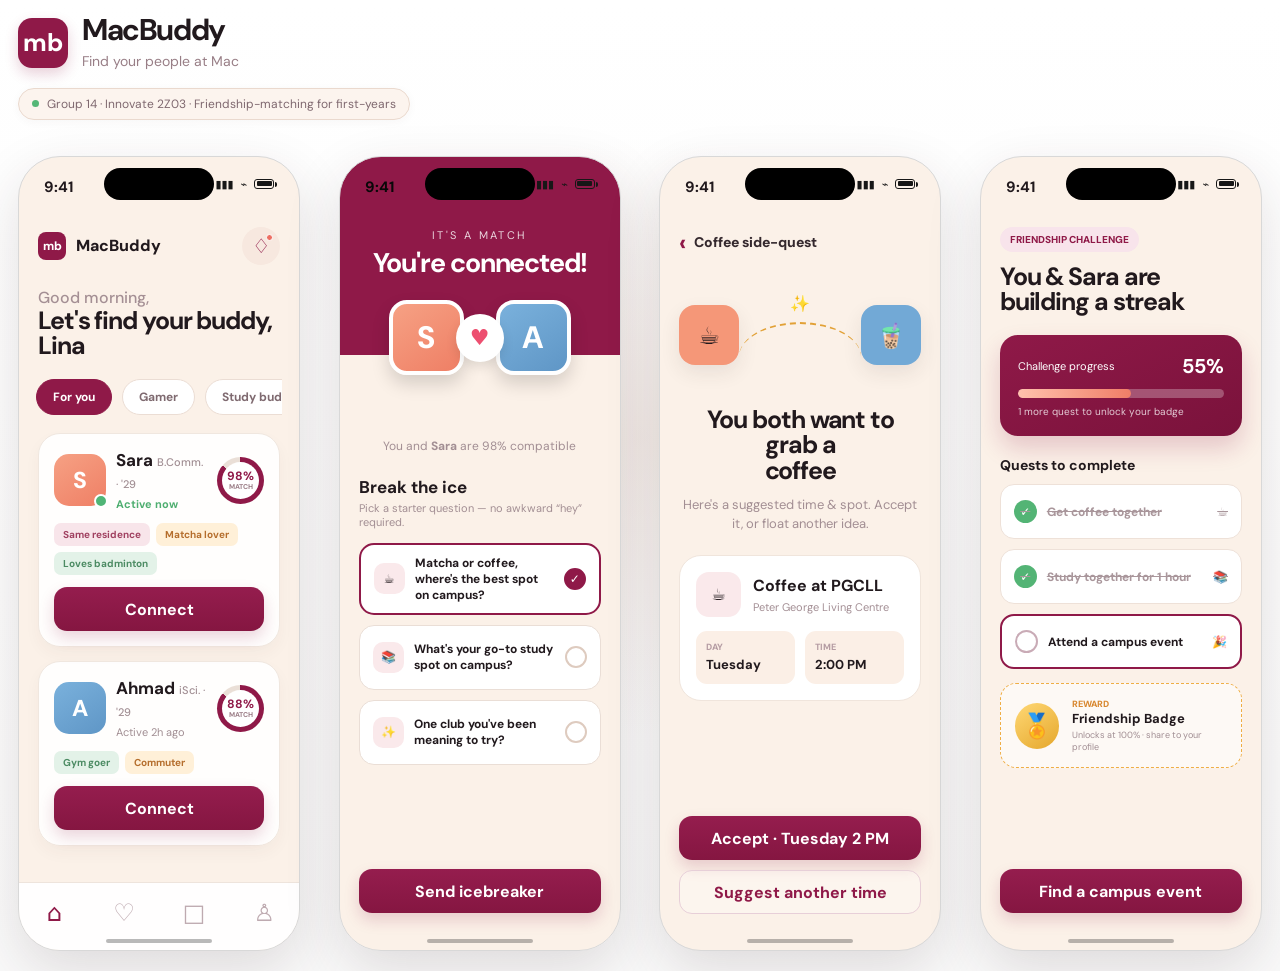
==== index.html @ 052c0c3c "Add files via upload" ====
<!DOCTYPE html>
<html lang="en">
<head>
  <meta charset="UTF-8" />
  <meta name="viewport" content="width=device-width, initial-scale=1.0" />
  <title>MacBuddy</title>
  <link rel="stylesheet" href="styles.css" />
</head>
<body>
  <main class="page-shell">
    <header class="brand-header">
      <div class="brand-lockup">
        <div class="brand-mark">mb</div>
        <div>
          <h1>MacBuddy</h1>
          <p>Find your people at Mac</p>
        </div>
      </div>
      <div class="project-pill">
        <span class="status-dot"></span>
        Group 14 · Innovate 2Z03 · Friendship-matching for first-years
      </div>
    </header>

    <section class="showcase" aria-label="MacBuddy prototype screens">
      <!-- Screen 1 -->
      <article class="phone active-phone" id="screen-discover">
        <div class="dynamic-island"></div>
        <div class="statusbar">
          <strong>9:41</strong>
          <div class="status-icons">
            <span class="signal">▮▮▮</span><span>⌁</span><span class="battery"></span>
          </div>
        </div>

        <div class="phone-content discover-content">
          <div class="appbar">
            <div class="mini-brand">
              <div class="mini-logo">mb</div>
              <span>MacBuddy</span>
            </div>
            <button class="icon-circle" aria-label="Notifications">
              <span>♢</span><span class="notif-dot"></span>
            </button>
          </div>

          <p class="eyebrow">Good morning,</p>
          <h2>Let's find your buddy, Lina</h2>

          <div class="chips horizontal-scroll">
            <button class="chip selected">For you</button>
            <button class="chip">Gamer</button>
            <button class="chip">Study buddy</button>
            <button class="chip">Same res</button>
          </div>

          <div class="profile-card">
            <div class="profile-top">
              <div class="avatar coral">S<span class="online"></span></div>
              <div class="profile-copy">
                <h3>Sara <small>B.Comm. · '29</small></h3>
                <p class="active-text">Active now</p>
              </div>
              <div class="match-ring">
                <strong>98%</strong><span>MATCH</span>
              </div>
            </div>

            <div class="tag-row">
              <span class="tag pink">Same residence</span>
              <span class="tag gold">Matcha lover</span>
              <span class="tag green">Loves badminton</span>
            </div>

            <button class="primary connect-btn" data-name="Sara">Connect</button>
          </div>

          <div class="profile-card">
            <div class="profile-top">
              <div class="avatar blue">A</div>
              <div class="profile-copy">
                <h3>Ahmad <small>iSci. · '29</small></h3>
                <p>Active 2h ago</p>
              </div>
              <div class="match-ring">
                <strong>88%</strong><span>MATCH</span>
              </div>
            </div>

            <div class="tag-row">
              <span class="tag green">Gym goer</span>
              <span class="tag gold">Commuter</span>
            </div>

            <button class="primary connect-btn" data-name="Ahmad">Connect</button>
          </div>
        </div>

        <nav class="bottom-nav">
          <button class="nav-item selected" data-target="screen-discover">⌂</button>
          <button class="nav-item" data-target="screen-match">♡</button>
          <button class="nav-item">□</button>
          <button class="nav-item">♙</button>
        </nav>
        <div class="home-indicator"></div>
      </article>

      <!-- Screen 2 -->
      <article class="phone match-screen" id="screen-match">
        <div class="dynamic-island"></div>
        <div class="statusbar dark-status">
          <strong>9:41</strong>
          <div class="status-icons"><span>▮▮▮</span><span>⌁</span><span class="battery dark"></span></div>
        </div>

        <div class="match-hero">
          <p>IT'S A MATCH</p>
          <h2>You're connected!</h2>
          <div class="paired-avatars">
            <div class="avatar-square coral">S</div>
            <div class="heart-bubble">♥</div>
            <div class="avatar-square blue">A</div>
          </div>
        </div>

        <div class="phone-content match-content">
          <p class="center-note">You and <strong id="match-name">Sara</strong> are 98% compatible</p>

          <h3 class="section-title">Break the ice</h3>
          <p class="section-subtitle">Pick a starter question — no awkward “hey” required.</p>

          <div class="question-list">
            <label class="question-card selected-card">
              <span class="question-icon">☕</span>
              <span>Matcha or coffee, where's the best spot on campus?</span>
              <input type="radio" name="icebreaker" checked />
              <span class="radio-ui"></span>
            </label>
            <label class="question-card">
              <span class="question-icon">📚</span>
              <span>What's your go-to study spot on campus?</span>
              <input type="radio" name="icebreaker" />
              <span class="radio-ui"></span>
            </label>
            <label class="question-card">
              <span class="question-icon">✨</span>
              <span>One club you've been meaning to try?</span>
              <input type="radio" name="icebreaker" />
              <span class="radio-ui"></span>
            </label>
          </div>

          <button class="primary bottom-action" id="send-icebreaker">Send icebreaker</button>
        </div>
        <div class="home-indicator"></div>
      </article>

      <!-- Screen 3 -->
      <article class="phone" id="screen-quest">
        <div class="dynamic-island"></div>
        <div class="statusbar">
          <strong>9:41</strong>
          <div class="status-icons"><span>▮▮▮</span><span>⌁</span><span class="battery"></span></div>
        </div>

        <div class="phone-content quest-content">
          <button class="back-link" data-back="screen-match">‹ <span>Coffee side-quest</span></button>

          <div class="quest-visual">
            <div class="quest-icon coral-bg">☕</div>
            <div class="arc-line"><span>✨</span></div>
            <div class="quest-icon blue-bg">🧋</div>
          </div>

          <h2 class="center-title">You both want to grab a<br />coffee</h2>
          <p class="center-note large">Here's a suggested time &amp; spot. Accept it, or float another idea.</p>

          <div class="plan-card">
            <div class="plan-main">
              <div class="plan-icon">☕</div>
              <div>
                <h3>Coffee at PGCLL</h3>
                <p>Peter George Living Centre</p>
              </div>
            </div>
            <div class="plan-grid">
              <div><span>DAY</span><strong>Tuesday</strong></div>
              <div><span>TIME</span><strong>2:00 PM</strong></div>
            </div>
          </div>

          <div class="quest-actions">
            <button class="primary" id="accept-quest">Accept · Tuesday 2 PM</button>
            <button class="secondary" id="suggest-time">Suggest another time</button>
          </div>
        </div>
        <div class="home-indicator"></div>
      </article>

      <!-- Screen 4 -->
      <article class="phone" id="screen-streak">
        <div class="dynamic-island"></div>
        <div class="statusbar">
          <strong>9:41</strong>
          <div class="status-icons"><span>▮▮▮</span><span>⌁</span><span class="battery"></span></div>
        </div>

        <div class="phone-content streak-content">
          <span class="challenge-label">FRIENDSHIP CHALLENGE</span>
          <h2>You &amp; Sara are building a streak</h2>

          <div class="progress-card">
            <div class="progress-row">
              <span>Challenge progress</span><strong id="progress-percent">55%</strong>
            </div>
            <div class="progress-track"><div class="progress-fill" id="progress-fill"></div></div>
            <p id="progress-caption">1 more quest to unlock your badge</p>
          </div>

          <h3 class="quests-heading">Quests to complete</h3>

          <div class="task-list">
            <label class="task done">
              <span class="check-circle">✓</span>
              <span>Get coffee together</span>
              <span>☕</span>
            </label>
            <label class="task done">
              <span class="check-circle">✓</span>
              <span>Study together for 1 hour</span>
              <span>📚</span>
            </label>
            <label class="task active-task" id="event-task">
              <input type="checkbox" id="event-checkbox" />
              <span class="empty-circle"></span>
              <span>Attend a campus event</span>
              <span>🎉</span>
            </label>
          </div>

          <div class="reward-card" id="reward-card">
            <div class="medal">🏅</div>
            <div>
              <span>REWARD</span>
              <strong>Friendship Badge</strong>
              <p>Unlocks at 100% · share to your profile</p>
            </div>
          </div>

          <button class="primary bottom-action" id="find-event">Find a campus event</button>
        </div>
        <div class="home-indicator"></div>
      </article>
    </section>

    <div class="demo-toolbar">
      <button id="previous-screen">← Previous</button>
      <span id="screen-label">Interactive prototype · Screen 1 of 4</span>
      <button id="next-screen">Next →</button>
    </div>
  </main>

  <script src="script.js"></script>
</body>
</html>
---- styles.css ----
@import url('https://fonts.googleapis.com/css2?family=DM+Sans:wght@400;500;600;700;800&display=swap');

:root {
  --burgundy: #8f1948;
  --burgundy-dark: #7d153f;
  --cream: #fbf1e8;
  --paper: #fffaf6;
  --ink: #21191d;
  --muted: #9c888d;
  --line: #eadfd7;
  --coral: #f58e70;
  --blue: #6fa7d6;
  --green: #52b274;
  --gold: #eaaa48;
  --shadow: 0 20px 55px rgba(58, 37, 44, .14);
}

* { box-sizing: border-box; }

html { scroll-behavior: smooth; }

body {
  margin: 0;
  min-height: 100vh;
  font-family: "DM Sans", system-ui, sans-serif;
  background:
    radial-gradient(circle at 50% 45%, rgba(231, 213, 203, .4), transparent 36%),
    linear-gradient(180deg, #fff 0%, #fafafa 100%);
  color: var(--ink);
}

button, input { font: inherit; }
button { cursor: pointer; }

.page-shell {
  width: min(1600px, 100%);
  margin: 0 auto;
  padding: 16px 18px 20px;
}

.brand-header {
  display: flex;
  flex-direction: column;
  align-items: flex-start;
  gap: 18px;
  margin-bottom: 36px;
}

.brand-lockup {
  display: flex;
  align-items: center;
  gap: 14px;
}

.brand-mark {
  width: 50px;
  height: 50px;
  border-radius: 14px;
  display: grid;
  place-items: center;
  background: var(--burgundy);
  color: #fff;
  font-size: 25px;
  font-weight: 800;
  box-shadow: 0 6px 14px rgba(143, 25, 72, .2);
}

.brand-lockup h1 {
  margin: 0;
  font-size: 30px;
  line-height: .95;
  letter-spacing: -1.4px;
}

.brand-lockup p {
  margin: 7px 0 0;
  color: #987e86;
  font-size: 14px;
}

.project-pill {
  display: inline-flex;
  align-items: center;
  gap: 8px;
  padding: 7px 13px;
  border-radius: 999px;
  border: 1px solid #ead9ce;
  background: rgba(251, 241, 232, .75);
  color: #7f686f;
  font-size: 12px;
  box-shadow: 0 2px 10px rgba(80, 47, 57, .04);
}

.status-dot {
  width: 7px;
  height: 7px;
  background: #55b777;
  border-radius: 50%;
}

.showcase {
  display: grid;
  grid-template-columns: repeat(4, minmax(280px, 1fr));
  gap: clamp(26px, 3vw, 48px);
  align-items: stretch;
}

.phone {
  position: relative;
  min-height: 760px;
  border: 1.5px solid #d8d8d8;
  border-radius: 42px;
  overflow: hidden;
  background: var(--cream);
  box-shadow: var(--shadow);
  isolation: isolate;
}

.dynamic-island {
  position: absolute;
  z-index: 5;
  top: 11px;
  left: 50%;
  transform: translateX(-50%);
  width: 110px;
  height: 32px;
  border-radius: 999px;
  background: #000;
}

.statusbar {
  position: relative;
  z-index: 4;
  height: 58px;
  padding: 20px 25px 0;
  display: flex;
  justify-content: space-between;
  align-items: flex-start;
  font-size: 15px;
}

.status-icons {
  display: flex;
  align-items: center;
  gap: 7px;
  font-size: 11px;
  color: #171717;
}

.battery {
  display: inline-block;
  width: 20px;
  height: 10px;
  border: 1.8px solid currentColor;
  border-radius: 3px;
  position: relative;
}

.battery::after {
  content: "";
  position: absolute;
  right: -4px;
  top: 2px;
  width: 2px;
  height: 5px;
  border-radius: 0 2px 2px 0;
  background: currentColor;
}

.battery::before {
  content: "";
  position: absolute;
  inset: 1.5px;
  background: currentColor;
  border-radius: 1px;
}

.phone-content {
  padding: 12px 19px 90px;
}

.appbar {
  display: flex;
  justify-content: space-between;
  align-items: center;
  margin-bottom: 22px;
}

.mini-brand {
  display: flex;
  align-items: center;
  gap: 10px;
  font-weight: 800;
  font-size: 16px;
}

.mini-logo {
  width: 28px;
  height: 28px;
  display: grid;
  place-items: center;
  color: #fff;
  background: var(--burgundy);
  border-radius: 8px;
  font-size: 12px;
}

.icon-circle {
  border: 0;
  width: 38px;
  height: 38px;
  border-radius: 50%;
  background: #f7e8df;
  color: var(--burgundy);
  position: relative;
  font-size: 20px;
}

.notif-dot {
  width: 7px;
  height: 7px;
  border-radius: 50%;
  background: #ed6f62;
  position: absolute;
  top: 7px;
  right: 7px;
  border: 1px solid #fff;
}

.eyebrow {
  margin: 0;
  color: #a48f94;
  font-weight: 500;
}

.phone h2 {
  margin: 0;
  font-size: 25px;
  line-height: 1.03;
  letter-spacing: -1.1px;
}

.discover-content h2 { margin-bottom: 20px; }

.chips {
  display: flex;
  gap: 10px;
  margin: 0 -2px 18px;
  overflow: hidden;
}

.chip {
  border: 1px solid #ebddd4;
  background: #fff;
  color: #7f6a70;
  border-radius: 999px;
  padding: 9px 16px;
  white-space: nowrap;
  font-size: 12px;
  font-weight: 700;
}

.chip.selected {
  background: var(--burgundy);
  color: #fff;
  border-color: var(--burgundy);
}

.profile-card {
  background: rgba(255,255,255,.9);
  border: 1px solid #f0e7df;
  border-radius: 22px;
  padding: 15px;
  margin-bottom: 14px;
  box-shadow: 0 7px 16px rgba(72, 45, 53, .04);
}

.profile-top {
  display: grid;
  grid-template-columns: auto 1fr auto;
  align-items: center;
  gap: 10px;
}

.avatar {
  width: 52px;
  height: 52px;
  border-radius: 15px;
  color: white;
  font-weight: 800;
  font-size: 23px;
  display: grid;
  place-items: center;
  position: relative;
}

.coral { background: linear-gradient(145deg, #f6a184, #ef7f65); }
.blue { background: linear-gradient(145deg, #7ab1dc, #5f96c6); }

.online {
  position: absolute;
  right: -2px;
  bottom: -2px;
  width: 14px;
  height: 14px;
  border-radius: 50%;
  background: #50b576;
  border: 2px solid white;
}

.profile-copy h3 {
  margin: 0 0 4px;
  font-size: 17px;
}

.profile-copy small {
  color: #a18e93;
  font-weight: 500;
  font-size: 11px;
}

.profile-copy p {
  margin: 0;
  color: #a18e93;
  font-size: 11px;
}

.profile-copy .active-text { color: #4eae70; font-weight: 700; }

.match-ring {
  width: 47px;
  height: 47px;
  border-radius: 50%;
  display: grid;
  place-content: center;
  text-align: center;
  background: conic-gradient(var(--burgundy) 0 86%, #eadfd7 86% 100%);
  position: relative;
}

.match-ring::before {
  content: "";
  position: absolute;
  inset: 5px;
  background: white;
  border-radius: 50%;
}

.match-ring strong,
.match-ring span { position: relative; z-index: 1; }

.match-ring strong {
  color: var(--burgundy);
  font-size: 12px;
  line-height: 1;
}

.match-ring span {
  color: #9e818a;
  font-size: 7px;
  font-weight: 800;
}

.tag-row {
  display: flex;
  flex-wrap: wrap;
  gap: 6px;
  margin: 12px 0;
}

.tag {
  border-radius: 7px;
  padding: 5px 9px;
  font-size: 10px;
  font-weight: 700;
}

.tag.pink { color: #a04060; background: #f8e5ea; }
.tag.gold { color: #b56e2d; background: #fff0d8; }
.tag.green { color: #4c8b63; background: #e3f2e8; }

.primary,
.secondary {
  width: 100%;
  min-height: 44px;
  border-radius: 13px;
  font-weight: 700;
  border: 0;
}

.primary {
  background: linear-gradient(180deg, #951d4e, #851641);
  color: white;
  box-shadow: 0 7px 15px rgba(143, 25, 72, .18);
}

.primary:hover { transform: translateY(-1px); }
.primary:active { transform: translateY(0); }

.secondary {
  color: var(--burgundy);
  background: rgba(255,255,255,.25);
  border: 1px solid #e7cfd8;
}

.bottom-nav {
  position: absolute;
  z-index: 4;
  bottom: 0;
  left: 0;
  right: 0;
  height: 68px;
  display: grid;
  grid-template-columns: repeat(4, 1fr);
  background: rgba(255,255,255,.95);
  border-top: 1px solid #eee4dc;
  padding-bottom: 9px;
}

.nav-item {
  border: 0;
  background: transparent;
  color: #beaab0;
  font-size: 24px;
}

.nav-item.selected { color: var(--burgundy); }

.home-indicator {
  position: absolute;
  bottom: 7px;
  width: 106px;
  height: 4px;
  border-radius: 999px;
  background: rgba(55,55,55,.35);
  left: 50%;
  transform: translateX(-50%);
  z-index: 9;
}

/* Match */
.match-screen {
  background: linear-gradient(180deg, var(--burgundy) 0 25%, var(--cream) 25%);
}

.dark-status { color: #080808; }

.match-hero {
  text-align: center;
  color: white;
  padding: 5px 18px 0;
  height: 205px;
}

.match-hero p {
  font-size: 11px;
  letter-spacing: 2.4px;
  margin: 8px 0 7px;
  opacity: .82;
}

.match-hero h2 {
  font-size: 27px;
}

.paired-avatars {
  display: flex;
  justify-content: center;
  align-items: center;
  margin-top: 24px;
}

.avatar-square {
  width: 75px;
  height: 75px;
  display: grid;
  place-items: center;
  border-radius: 18px;
  border: 4px solid white;
  font-size: 31px;
  font-weight: 800;
  color: white;
  box-shadow: 0 9px 18px rgba(0,0,0,.15);
}

.heart-bubble {
  width: 48px;
  height: 48px;
  border-radius: 50%;
  background: white;
  color: #ed4f70;
  display: grid;
  place-items: center;
  font-size: 22px;
  margin: 0 -8px;
  z-index: 2;
  box-shadow: 0 5px 12px rgba(0,0,0,.1);
}

.match-content { padding-top: 18px; }

.center-note {
  text-align: center;
  color: #a28e93;
  margin: 0 0 22px;
  font-size: 12px;
}

.section-title { margin: 0 0 3px; font-size: 17px; }
.section-subtitle { margin: 0 0 14px; color: #a28e93; font-size: 11px; }

.question-list {
  display: grid;
  gap: 10px;
}

.question-card {
  position: relative;
  display: grid;
  grid-template-columns: auto 1fr auto;
  align-items: center;
  gap: 10px;
  min-height: 65px;
  padding: 10px 13px;
  background: white;
  border: 1px solid #eaded6;
  border-radius: 15px;
  font-size: 12px;
  font-weight: 700;
}

.question-card input { display: none; }

.selected-card {
  border: 2px solid var(--burgundy);
}

.question-icon {
  width: 31px;
  height: 31px;
  border-radius: 10px;
  background: #fae9eb;
  display: grid;
  place-items: center;
}

.radio-ui {
  width: 22px;
  height: 22px;
  border-radius: 50%;
  border: 2px solid #decbbf;
  display: grid;
  place-items: center;
}

.selected-card .radio-ui {
  background: var(--burgundy);
  border-color: var(--burgundy);
}

.selected-card .radio-ui::after {
  content: "✓";
  color: white;
  font-size: 12px;
}

.bottom-action {
  position: absolute;
  bottom: 37px;
  left: 19px;
  width: calc(100% - 38px);
}

/* Quest */
.back-link {
  border: 0;
  background: transparent;
  color: var(--burgundy);
  font-weight: 800;
  font-size: 24px;
  padding: 0;
  display: flex;
  align-items: center;
  gap: 8px;
}

.back-link span { color: #34282d; font-size: 14px; }

.quest-visual {
  height: 135px;
  display: grid;
  grid-template-columns: 60px 1fr 60px;
  align-items: center;
  margin: 10px 0 0;
}

.quest-icon {
  width: 60px;
  height: 60px;
  border-radius: 16px;
  display: grid;
  place-items: center;
  font-size: 24px;
  box-shadow: 0 8px 20px rgba(54,39,44,.09);
}

.coral-bg { background: #f59778; }
.blue-bg { background: #72a9d6; }

.arc-line {
  height: 70px;
  border-top: 2px dashed #e2a136;
  border-radius: 50% 50% 0 0;
  transform: translateY(22px);
  text-align: center;
  color: #e4a23a;
}

.arc-line span {
  position: relative;
  top: -31px;
  background: var(--cream);
  padding: 0 5px;
}

.center-title { text-align: center; margin-top: 4px !important; }
.center-note.large { font-size: 13px; line-height: 1.45; margin-top: 12px; }

.plan-card {
  margin-top: 20px;
  background: white;
  border-radius: 22px;
  padding: 16px;
  border: 1px solid #f0e5dc;
}

.plan-main {
  display: flex;
  gap: 12px;
  align-items: center;
}

.plan-icon {
  width: 45px;
  height: 45px;
  border-radius: 13px;
  display: grid;
  place-items: center;
  background: #fae9eb;
}

.plan-main h3 { margin: 0; font-size: 16px; }
.plan-main p { margin: 4px 0 0; color: #a38e94; font-size: 11px; }

.plan-grid {
  display: grid;
  grid-template-columns: 1fr 1fr;
  gap: 10px;
  margin-top: 14px;
}

.plan-grid div {
  background: #fbefe6;
  border-radius: 11px;
  padding: 10px;
}

.plan-grid span {
  display: block;
  color: #b59ca3;
  font-size: 9px;
  font-weight: 800;
}

.plan-grid strong { font-size: 13px; }

.quest-actions {
  position: absolute;
  bottom: 36px;
  left: 19px;
  right: 19px;
  display: grid;
  gap: 10px;
}

/* Streak */
.challenge-label {
  display: inline-block;
  color: var(--burgundy);
  background: #f8e4eb;
  border-radius: 999px;
  font-size: 10px;
  font-weight: 800;
  padding: 6px 10px;
  margin-bottom: 12px;
}

.streak-content h2 { max-width: 280px; margin-bottom: 20px; }

.progress-card {
  background: linear-gradient(155deg, #8f1948, #7a123b);
  color: white;
  border-radius: 18px;
  padding: 18px;
  box-shadow: 0 12px 24px rgba(143,25,72,.2);
}

.progress-row {
  display: flex;
  justify-content: space-between;
  align-items: center;
  font-size: 11px;
}

.progress-row strong { font-size: 20px; }

.progress-track {
  height: 9px;
  border-radius: 999px;
  background: rgba(255,255,255,.27);
  overflow: hidden;
  margin: 10px 0 7px;
}

.progress-fill {
  width: 55%;
  height: 100%;
  border-radius: inherit;
  background: linear-gradient(90deg, #ffc2ad, #f07d67);
  transition: width .35s ease;
}

.progress-card p { margin: 0; font-size: 10px; opacity: .78; }

.quests-heading {
  margin: 20px 0 10px;
  font-size: 14px;
}

.task-list { display: grid; gap: 10px; }

.task {
  min-height: 55px;
  border-radius: 14px;
  background: white;
  border: 1px solid #eee1d8;
  padding: 10px 13px;
  display: grid;
  grid-template-columns: auto 1fr auto;
  align-items: center;
  gap: 10px;
  font-size: 12px;
  font-weight: 700;
}

.task.done {
  color: #a9969b;
  text-decoration: line-through;
}

.check-circle,
.empty-circle {
  width: 23px;
  height: 23px;
  border-radius: 50%;
  display: grid;
  place-items: center;
}

.check-circle {
  background: #53b475;
  color: white;
  text-decoration: none;
}

.empty-circle { border: 2px solid #c9abb6; }

.active-task {
  border: 2px solid var(--burgundy);
}

.active-task input { display: none; }

.reward-card {
  display: flex;
  align-items: center;
  gap: 13px;
  padding: 14px;
  border-radius: 16px;
  border: 1.5px dashed #efae45;
  background: rgba(255,255,255,.55);
  margin-top: 14px;
}

.medal {
  width: 46px;
  height: 46px;
  display: grid;
  place-items: center;
  border-radius: 50%;
  background: linear-gradient(145deg, #ffd875, #e5a72b);
  font-size: 24px;
}

.reward-card span {
  display: block;
  color: #d8872f;
  font-size: 9px;
  font-weight: 800;
}

.reward-card strong { display: block; font-size: 13px; }
.reward-card p { margin: 2px 0 0; color: #a18e93; font-size: 9px; }

.reward-card.unlocked {
  border-style: solid;
  background: #fff9ec;
  animation: pulse 1s ease;
}

@keyframes pulse {
  0%, 100% { transform: scale(1); }
  50% { transform: scale(1.025); }
}

.demo-toolbar {
  display: none;
}

.toast {
  position: fixed;
  left: 50%;
  bottom: 28px;
  transform: translateX(-50%);
  padding: 12px 18px;
  border-radius: 999px;
  background: #21191d;
  color: white;
  font-size: 13px;
  font-weight: 700;
  box-shadow: 0 10px 30px rgba(0,0,0,.22);
  z-index: 99;
}

@media (max-width: 1230px) {
  .showcase {
    grid-template-columns: repeat(2, minmax(300px, 390px));
    justify-content: center;
  }
}

@media (max-width: 720px) {
  body { overflow-x: hidden; }

  .page-shell { padding: 14px 12px 90px; }

  .brand-header { margin-bottom: 22px; }
  .brand-lockup h1 { font-size: 26px; }

  .showcase {
    display: block;
    max-width: 390px;
    margin: 0 auto;
  }

  .phone {
    display: none;
    min-height: 760px;
    width: 100%;
  }

  .phone.active-phone { display: block; }

  .demo-toolbar {
    position: fixed;
    z-index: 50;
    left: 0;
    right: 0;
    bottom: 0;
    height: 70px;
    background: rgba(255,255,255,.95);
    backdrop-filter: blur(12px);
    border-top: 1px solid #eee;
    display: grid;
    grid-template-columns: auto 1fr auto;
    align-items: center;
    gap: 8px;
    padding: 10px 12px;
  }

  .demo-toolbar button {
    border: 0;
    border-radius: 10px;
    background: var(--burgundy);
    color: white;
    padding: 10px 12px;
    font-weight: 700;
    font-size: 12px;
  }

  .demo-toolbar span {
    text-align: center;
    font-size: 11px;
    color: #76656b;
  }
}
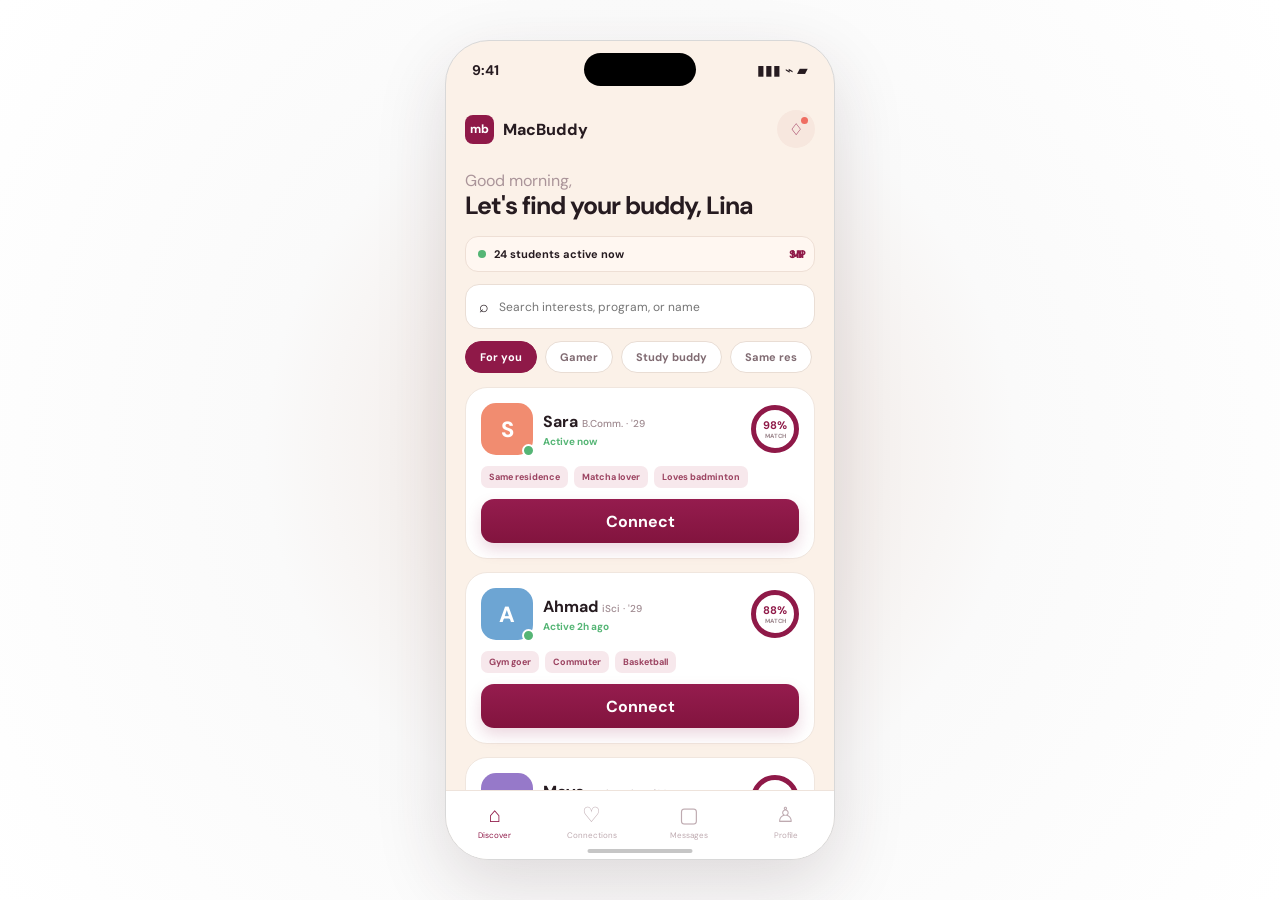
==== commit 9e469952: "Add files via upload" ====
--- a/index.html
+++ b/index.html
@@ -1,265 +1,153 @@
 <!DOCTYPE html>
 <html lang="en">
 <head>
-  <meta charset="UTF-8" />
-  <meta name="viewport" content="width=device-width, initial-scale=1.0" />
-  <title>MacBuddy</title>
-  <link rel="stylesheet" href="styles.css" />
+<title>MacBuddy</title>
+<meta charset="UTF-8">
+<meta name="viewport" content="width=device-width, initial-scale=1.0">
+<link rel="stylesheet" href="styles.css">
+<script defer src="app.js"></script>
 </head>
 <body>
-  <main class="page-shell">
-    <header class="brand-header">
-      <div class="brand-lockup">
-        <div class="brand-mark">mb</div>
-        <div>
-          <h1>MacBuddy</h1>
-          <p>Find your people at Mac</p>
+<div class="desktop-bg">
+  <main class="app-frame ">
+    <div class="dynamic-island"></div>
+    <div class="statusbar">
+      <strong>9:41</strong>
+      <span>▮▮▮ ⌁ ▰</span>
+    </div>
+    
+<section class="content scroll-page">
+  <header class="appbar">
+    <div class="mini-brand"><div class="mini-logo">mb</div><span>MacBuddy</span></div>
+    <button class="round-btn">♢<b></b></button>
+  </header>
+  <p class="eyebrow">Good morning,</p>
+  <h1>Let's find your buddy, Lina</h1>
+  <div class="live-strip"><span></span><strong>24 students active now</strong><div class="avatar-stack">S M N P</div></div>
+  <label class="search-box">⌕ <input id="user-search" placeholder="Search interests, program, or name"></label>
+  <div class="chips" id="filters">
+    <button class="chip selected" data-filter="all">For you</button>
+    <button class="chip" data-filter="gamer">Gamer</button>
+    <button class="chip" data-filter="study buddy">Study buddy</button>
+    <button class="chip" data-filter="residence">Same res</button>
+    <button class="chip" data-filter="gym">Gym</button>
+  </div>
+  <div id="user-list">
+    <article class="profile-card" data-tags="same residence matcha lover loves badminton sara b.comm.">
+      <div class="profile-top">
+        <div class="avatar coral">S<span class="online-dot"></span></div>
+        <div class="profile-copy">
+          <h3>Sara <small>B.Comm. · '29</small></h3>
+          <p>Active now</p>
         </div>
+        <div class="match-ring"><strong>98%</strong><span>MATCH</span></div>
       </div>
-      <div class="project-pill">
-        <span class="status-dot"></span>
-        Group 14 · Innovate 2Z03 · Friendship-matching for first-years
+      <div class="tag-row"><span class="tag">Same residence</span><span class="tag">Matcha lover</span><span class="tag">Loves badminton</span></div>
+      <a class="primary connect-link" href="match.html?name=Sara&initial=S&match=98&color=coral">Connect</a>
+    </article>
+    
+    <article class="profile-card" data-tags="gym goer commuter basketball ahmad isci">
+      <div class="profile-top">
+        <div class="avatar blue">A<span class="online-dot"></span></div>
+        <div class="profile-copy">
+          <h3>Ahmad <small>iSci · '29</small></h3>
+          <p>Active 2h ago</p>
+        </div>
+        <div class="match-ring"><strong>88%</strong><span>MATCH</span></div>
       </div>
-    </header>
+      <div class="tag-row"><span class="tag">Gym goer</span><span class="tag">Commuter</span><span class="tag">Basketball</span></div>
+      <a class="primary connect-link" href="match.html?name=Ahmad&initial=A&match=88&color=blue">Connect</a>
+    </article>
+    
+    <article class="profile-card" data-tags="study buddy same residence coffee maya engineering">
+      <div class="profile-top">
+        <div class="avatar purple">M<span class="online-dot"></span></div>
+        <div class="profile-copy">
+          <h3>Maya <small>Engineering · '29</small></h3>
+          <p>Active now</p>
+        </div>
+        <div class="match-ring"><strong>94%</strong><span>MATCH</span></div>
+      </div>
+      <div class="tag-row"><span class="tag">Study buddy</span><span class="tag">Same residence</span><span class="tag">Coffee</span></div>
+      <a class="primary connect-link" href="match.html?name=Maya&initial=M&match=94&color=purple">Connect</a>
+    </article>
+    
+    <article class="profile-card" data-tags="gym partner music commuter noah life sci">
+      <div class="profile-top">
+        <div class="avatar green">N<span class="online-dot"></span></div>
+        <div class="profile-copy">
+          <h3>Noah <small>Life Sci · '29</small></h3>
+          <p>Active 12m ago</p>
+        </div>
+        <div class="match-ring"><strong>91%</strong><span>MATCH</span></div>
+      </div>
+      <div class="tag-row"><span class="tag">Gym partner</span><span class="tag">Music</span><span class="tag">Commuter</span></div>
+      <a class="primary connect-link" href="match.html?name=Noah&initial=N&match=91&color=green">Connect</a>
+    </article>
+    
+    <article class="profile-card" data-tags="gamer hackathons study buddy priya computer science">
+      <div class="profile-top">
+        <div class="avatar gold">P<span class="online-dot"></span></div>
+        <div class="profile-copy">
+          <h3>Priya <small>Computer Science · '29</small></h3>
+          <p>Active now</p>
+        </div>
+        <div class="match-ring"><strong>89%</strong><span>MATCH</span></div>
+      </div>
+      <div class="tag-row"><span class="tag">Gamer</span><span class="tag">Hackathons</span><span class="tag">Study buddy</span></div>
+      <a class="primary connect-link" href="match.html?name=Priya&initial=P&match=89&color=gold">Connect</a>
+    </article>
+    
+    <article class="profile-card" data-tags="campus events photography residence ethan social sciences">
+      <div class="profile-top">
+        <div class="avatar teal">E<span class="online-dot"></span></div>
+        <div class="profile-copy">
+          <h3>Ethan <small>Social Sciences · '29</small></h3>
+          <p>Active 1h ago</p>
+        </div>
+        <div class="match-ring"><strong>86%</strong><span>MATCH</span></div>
+      </div>
+      <div class="tag-row"><span class="tag">Campus events</span><span class="tag">Photography</span><span class="tag">Residence</span></div>
+      <a class="primary connect-link" href="match.html?name=Ethan&initial=E&match=86&color=teal">Connect</a>
+    </article>
+    
+    <article class="profile-card" data-tags="book club cafe hopping yoga layla arts & science">
+      <div class="profile-top">
+        <div class="avatar pink">L<span class="online-dot"></span></div>
+        <div class="profile-copy">
+          <h3>Layla <small>Arts & Science · '29</small></h3>
+          <p>Active now</p>
+        </div>
+        <div class="match-ring"><strong>84%</strong><span>MATCH</span></div>
+      </div>
+      <div class="tag-row"><span class="tag">Book club</span><span class="tag">Cafe hopping</span><span class="tag">Yoga</span></div>
+      <a class="primary connect-link" href="match.html?name=Layla&initial=L&match=84&color=pink">Connect</a>
+    </article>
+    
+    <article class="profile-card" data-tags="running gym partner residence daniel kinesiology">
+      <div class="profile-top">
+        <div class="avatar navy">D<span class="online-dot"></span></div>
+        <div class="profile-copy">
+          <h3>Daniel <small>Kinesiology · '29</small></h3>
+          <p>Active 25m ago</p>
+        </div>
+        <div class="match-ring"><strong>82%</strong><span>MATCH</span></div>
+      </div>
+      <div class="tag-row"><span class="tag">Running</span><span class="tag">Gym partner</span><span class="tag">Residence</span></div>
+      <a class="primary connect-link" href="match.html?name=Daniel&initial=D&match=82&color=navy">Connect</a>
+    </article>
+    </div>
+  <p class="empty-state" id="empty-state">No students match that search yet.</p>
+</section>
 
-    <section class="showcase" aria-label="MacBuddy prototype screens">
-      <!-- Screen 1 -->
-      <article class="phone active-phone" id="screen-discover">
-        <div class="dynamic-island"></div>
-        <div class="statusbar">
-          <strong>9:41</strong>
-          <div class="status-icons">
-            <span class="signal">▮▮▮</span><span>⌁</span><span class="battery"></span>
-          </div>
-        </div>
-
-        <div class="phone-content discover-content">
-          <div class="appbar">
-            <div class="mini-brand">
-              <div class="mini-logo">mb</div>
-              <span>MacBuddy</span>
-            </div>
-            <button class="icon-circle" aria-label="Notifications">
-              <span>♢</span><span class="notif-dot"></span>
-            </button>
-          </div>
-
-          <p class="eyebrow">Good morning,</p>
-          <h2>Let's find your buddy, Lina</h2>
-
-          <div class="chips horizontal-scroll">
-            <button class="chip selected">For you</button>
-            <button class="chip">Gamer</button>
-            <button class="chip">Study buddy</button>
-            <button class="chip">Same res</button>
-          </div>
-
-          <div class="profile-card">
-            <div class="profile-top">
-              <div class="avatar coral">S<span class="online"></span></div>
-              <div class="profile-copy">
-                <h3>Sara <small>B.Comm. · '29</small></h3>
-                <p class="active-text">Active now</p>
-              </div>
-              <div class="match-ring">
-                <strong>98%</strong><span>MATCH</span>
-              </div>
-            </div>
-
-            <div class="tag-row">
-              <span class="tag pink">Same residence</span>
-              <span class="tag gold">Matcha lover</span>
-              <span class="tag green">Loves badminton</span>
-            </div>
-
-            <button class="primary connect-btn" data-name="Sara">Connect</button>
-          </div>
-
-          <div class="profile-card">
-            <div class="profile-top">
-              <div class="avatar blue">A</div>
-              <div class="profile-copy">
-                <h3>Ahmad <small>iSci. · '29</small></h3>
-                <p>Active 2h ago</p>
-              </div>
-              <div class="match-ring">
-                <strong>88%</strong><span>MATCH</span>
-              </div>
-            </div>
-
-            <div class="tag-row">
-              <span class="tag green">Gym goer</span>
-              <span class="tag gold">Commuter</span>
-            </div>
-
-            <button class="primary connect-btn" data-name="Ahmad">Connect</button>
-          </div>
-        </div>
-
-        <nav class="bottom-nav">
-          <button class="nav-item selected" data-target="screen-discover">⌂</button>
-          <button class="nav-item" data-target="screen-match">♡</button>
-          <button class="nav-item">□</button>
-          <button class="nav-item">♙</button>
-        </nav>
-        <div class="home-indicator"></div>
-      </article>
-
-      <!-- Screen 2 -->
-      <article class="phone match-screen" id="screen-match">
-        <div class="dynamic-island"></div>
-        <div class="statusbar dark-status">
-          <strong>9:41</strong>
-          <div class="status-icons"><span>▮▮▮</span><span>⌁</span><span class="battery dark"></span></div>
-        </div>
-
-        <div class="match-hero">
-          <p>IT'S A MATCH</p>
-          <h2>You're connected!</h2>
-          <div class="paired-avatars">
-            <div class="avatar-square coral">S</div>
-            <div class="heart-bubble">♥</div>
-            <div class="avatar-square blue">A</div>
-          </div>
-        </div>
-
-        <div class="phone-content match-content">
-          <p class="center-note">You and <strong id="match-name">Sara</strong> are 98% compatible</p>
-
-          <h3 class="section-title">Break the ice</h3>
-          <p class="section-subtitle">Pick a starter question — no awkward “hey” required.</p>
-
-          <div class="question-list">
-            <label class="question-card selected-card">
-              <span class="question-icon">☕</span>
-              <span>Matcha or coffee, where's the best spot on campus?</span>
-              <input type="radio" name="icebreaker" checked />
-              <span class="radio-ui"></span>
-            </label>
-            <label class="question-card">
-              <span class="question-icon">📚</span>
-              <span>What's your go-to study spot on campus?</span>
-              <input type="radio" name="icebreaker" />
-              <span class="radio-ui"></span>
-            </label>
-            <label class="question-card">
-              <span class="question-icon">✨</span>
-              <span>One club you've been meaning to try?</span>
-              <input type="radio" name="icebreaker" />
-              <span class="radio-ui"></span>
-            </label>
-          </div>
-
-          <button class="primary bottom-action" id="send-icebreaker">Send icebreaker</button>
-        </div>
-        <div class="home-indicator"></div>
-      </article>
-
-      <!-- Screen 3 -->
-      <article class="phone" id="screen-quest">
-        <div class="dynamic-island"></div>
-        <div class="statusbar">
-          <strong>9:41</strong>
-          <div class="status-icons"><span>▮▮▮</span><span>⌁</span><span class="battery"></span></div>
-        </div>
-
-        <div class="phone-content quest-content">
-          <button class="back-link" data-back="screen-match">‹ <span>Coffee side-quest</span></button>
-
-          <div class="quest-visual">
-            <div class="quest-icon coral-bg">☕</div>
-            <div class="arc-line"><span>✨</span></div>
-            <div class="quest-icon blue-bg">🧋</div>
-          </div>
-
-          <h2 class="center-title">You both want to grab a<br />coffee</h2>
-          <p class="center-note large">Here's a suggested time &amp; spot. Accept it, or float another idea.</p>
-
-          <div class="plan-card">
-            <div class="plan-main">
-              <div class="plan-icon">☕</div>
-              <div>
-                <h3>Coffee at PGCLL</h3>
-                <p>Peter George Living Centre</p>
-              </div>
-            </div>
-            <div class="plan-grid">
-              <div><span>DAY</span><strong>Tuesday</strong></div>
-              <div><span>TIME</span><strong>2:00 PM</strong></div>
-            </div>
-          </div>
-
-          <div class="quest-actions">
-            <button class="primary" id="accept-quest">Accept · Tuesday 2 PM</button>
-            <button class="secondary" id="suggest-time">Suggest another time</button>
-          </div>
-        </div>
-        <div class="home-indicator"></div>
-      </article>
-
-      <!-- Screen 4 -->
-      <article class="phone" id="screen-streak">
-        <div class="dynamic-island"></div>
-        <div class="statusbar">
-          <strong>9:41</strong>
-          <div class="status-icons"><span>▮▮▮</span><span>⌁</span><span class="battery"></span></div>
-        </div>
-
-        <div class="phone-content streak-content">
-          <span class="challenge-label">FRIENDSHIP CHALLENGE</span>
-          <h2>You &amp; Sara are building a streak</h2>
-
-          <div class="progress-card">
-            <div class="progress-row">
-              <span>Challenge progress</span><strong id="progress-percent">55%</strong>
-            </div>
-            <div class="progress-track"><div class="progress-fill" id="progress-fill"></div></div>
-            <p id="progress-caption">1 more quest to unlock your badge</p>
-          </div>
-
-          <h3 class="quests-heading">Quests to complete</h3>
-
-          <div class="task-list">
-            <label class="task done">
-              <span class="check-circle">✓</span>
-              <span>Get coffee together</span>
-              <span>☕</span>
-            </label>
-            <label class="task done">
-              <span class="check-circle">✓</span>
-              <span>Study together for 1 hour</span>
-              <span>📚</span>
-            </label>
-            <label class="task active-task" id="event-task">
-              <input type="checkbox" id="event-checkbox" />
-              <span class="empty-circle"></span>
-              <span>Attend a campus event</span>
-              <span>🎉</span>
-            </label>
-          </div>
-
-          <div class="reward-card" id="reward-card">
-            <div class="medal">🏅</div>
-            <div>
-              <span>REWARD</span>
-              <strong>Friendship Badge</strong>
-              <p>Unlocks at 100% · share to your profile</p>
-            </div>
-          </div>
-
-          <button class="primary bottom-action" id="find-event">Find a campus event</button>
-        </div>
-        <div class="home-indicator"></div>
-      </article>
-    </section>
-
-    <div class="demo-toolbar">
-      <button id="previous-screen">← Previous</button>
-      <span id="screen-label">Interactive prototype · Screen 1 of 4</span>
-      <button id="next-screen">Next →</button>
-    </div>
+    <nav class="bottom-nav">
+      <a class="nav-item selected" href="index.html">⌂<span>Discover</span></a>
+      <a class="nav-item " href="connections.html">♡<span>Connections</span></a>
+      <a class="nav-item " href="messages.html">▢<span>Messages</span></a>
+      <a class="nav-item " href="profile.html">♙<span>Profile</span></a>
+    </nav>
+    <div class="home-indicator"></div>
   </main>
-
-  <script src="script.js"></script>
+</div>
 </body>
-</html>
+</html>
--- a/styles.css
+++ b/styles.css
@@ -1,906 +1,10 @@
+
 @import url('https://fonts.googleapis.com/css2?family=DM+Sans:wght@400;500;600;700;800&display=swap');
-
-:root {
-  --burgundy: #8f1948;
-  --burgundy-dark: #7d153f;
-  --cream: #fbf1e8;
-  --paper: #fffaf6;
-  --ink: #21191d;
-  --muted: #9c888d;
-  --line: #eadfd7;
-  --coral: #f58e70;
-  --blue: #6fa7d6;
-  --green: #52b274;
-  --gold: #eaaa48;
-  --shadow: 0 20px 55px rgba(58, 37, 44, .14);
-}
-
-* { box-sizing: border-box; }
-
-html { scroll-behavior: smooth; }
-
-body {
-  margin: 0;
-  min-height: 100vh;
-  font-family: "DM Sans", system-ui, sans-serif;
-  background:
-    radial-gradient(circle at 50% 45%, rgba(231, 213, 203, .4), transparent 36%),
-    linear-gradient(180deg, #fff 0%, #fafafa 100%);
-  color: var(--ink);
-}
-
-button, input { font: inherit; }
-button { cursor: pointer; }
-
-.page-shell {
-  width: min(1600px, 100%);
-  margin: 0 auto;
-  padding: 16px 18px 20px;
-}
-
-.brand-header {
-  display: flex;
-  flex-direction: column;
-  align-items: flex-start;
-  gap: 18px;
-  margin-bottom: 36px;
-}
-
-.brand-lockup {
-  display: flex;
-  align-items: center;
-  gap: 14px;
-}
-
-.brand-mark {
-  width: 50px;
-  height: 50px;
-  border-radius: 14px;
-  display: grid;
-  place-items: center;
-  background: var(--burgundy);
-  color: #fff;
-  font-size: 25px;
-  font-weight: 800;
-  box-shadow: 0 6px 14px rgba(143, 25, 72, .2);
-}
-
-.brand-lockup h1 {
-  margin: 0;
-  font-size: 30px;
-  line-height: .95;
-  letter-spacing: -1.4px;
-}
-
-.brand-lockup p {
-  margin: 7px 0 0;
-  color: #987e86;
-  font-size: 14px;
-}
-
-.project-pill {
-  display: inline-flex;
-  align-items: center;
-  gap: 8px;
-  padding: 7px 13px;
-  border-radius: 999px;
-  border: 1px solid #ead9ce;
-  background: rgba(251, 241, 232, .75);
-  color: #7f686f;
-  font-size: 12px;
-  box-shadow: 0 2px 10px rgba(80, 47, 57, .04);
-}
-
-.status-dot {
-  width: 7px;
-  height: 7px;
-  background: #55b777;
-  border-radius: 50%;
-}
-
-.showcase {
-  display: grid;
-  grid-template-columns: repeat(4, minmax(280px, 1fr));
-  gap: clamp(26px, 3vw, 48px);
-  align-items: stretch;
-}
-
-.phone {
-  position: relative;
-  min-height: 760px;
-  border: 1.5px solid #d8d8d8;
-  border-radius: 42px;
-  overflow: hidden;
-  background: var(--cream);
-  box-shadow: var(--shadow);
-  isolation: isolate;
-}
-
-.dynamic-island {
-  position: absolute;
-  z-index: 5;
-  top: 11px;
-  left: 50%;
-  transform: translateX(-50%);
-  width: 110px;
-  height: 32px;
-  border-radius: 999px;
-  background: #000;
-}
-
-.statusbar {
-  position: relative;
-  z-index: 4;
-  height: 58px;
-  padding: 20px 25px 0;
-  display: flex;
-  justify-content: space-between;
-  align-items: flex-start;
-  font-size: 15px;
-}
-
-.status-icons {
-  display: flex;
-  align-items: center;
-  gap: 7px;
-  font-size: 11px;
-  color: #171717;
-}
-
-.battery {
-  display: inline-block;
-  width: 20px;
-  height: 10px;
-  border: 1.8px solid currentColor;
-  border-radius: 3px;
-  position: relative;
-}
-
-.battery::after {
-  content: "";
-  position: absolute;
-  right: -4px;
-  top: 2px;
-  width: 2px;
-  height: 5px;
-  border-radius: 0 2px 2px 0;
-  background: currentColor;
-}
-
-.battery::before {
-  content: "";
-  position: absolute;
-  inset: 1.5px;
-  background: currentColor;
-  border-radius: 1px;
-}
-
-.phone-content {
-  padding: 12px 19px 90px;
-}
-
-.appbar {
-  display: flex;
-  justify-content: space-between;
-  align-items: center;
-  margin-bottom: 22px;
-}
-
-.mini-brand {
-  display: flex;
-  align-items: center;
-  gap: 10px;
-  font-weight: 800;
-  font-size: 16px;
-}
-
-.mini-logo {
-  width: 28px;
-  height: 28px;
-  display: grid;
-  place-items: center;
-  color: #fff;
-  background: var(--burgundy);
-  border-radius: 8px;
-  font-size: 12px;
-}
-
-.icon-circle {
-  border: 0;
-  width: 38px;
-  height: 38px;
-  border-radius: 50%;
-  background: #f7e8df;
-  color: var(--burgundy);
-  position: relative;
-  font-size: 20px;
-}
-
-.notif-dot {
-  width: 7px;
-  height: 7px;
-  border-radius: 50%;
-  background: #ed6f62;
-  position: absolute;
-  top: 7px;
-  right: 7px;
-  border: 1px solid #fff;
-}
-
-.eyebrow {
-  margin: 0;
-  color: #a48f94;
-  font-weight: 500;
-}
-
-.phone h2 {
-  margin: 0;
-  font-size: 25px;
-  line-height: 1.03;
-  letter-spacing: -1.1px;
-}
-
-.discover-content h2 { margin-bottom: 20px; }
-
-.chips {
-  display: flex;
-  gap: 10px;
-  margin: 0 -2px 18px;
-  overflow: hidden;
-}
-
-.chip {
-  border: 1px solid #ebddd4;
-  background: #fff;
-  color: #7f6a70;
-  border-radius: 999px;
-  padding: 9px 16px;
-  white-space: nowrap;
-  font-size: 12px;
-  font-weight: 700;
-}
-
-.chip.selected {
-  background: var(--burgundy);
-  color: #fff;
-  border-color: var(--burgundy);
-}
-
-.profile-card {
-  background: rgba(255,255,255,.9);
-  border: 1px solid #f0e7df;
-  border-radius: 22px;
-  padding: 15px;
-  margin-bottom: 14px;
-  box-shadow: 0 7px 16px rgba(72, 45, 53, .04);
-}
-
-.profile-top {
-  display: grid;
-  grid-template-columns: auto 1fr auto;
-  align-items: center;
-  gap: 10px;
-}
-
-.avatar {
-  width: 52px;
-  height: 52px;
-  border-radius: 15px;
-  color: white;
-  font-weight: 800;
-  font-size: 23px;
-  display: grid;
-  place-items: center;
-  position: relative;
-}
-
-.coral { background: linear-gradient(145deg, #f6a184, #ef7f65); }
-.blue { background: linear-gradient(145deg, #7ab1dc, #5f96c6); }
-
-.online {
-  position: absolute;
-  right: -2px;
-  bottom: -2px;
-  width: 14px;
-  height: 14px;
-  border-radius: 50%;
-  background: #50b576;
-  border: 2px solid white;
-}
-
-.profile-copy h3 {
-  margin: 0 0 4px;
-  font-size: 17px;
-}
-
-.profile-copy small {
-  color: #a18e93;
-  font-weight: 500;
-  font-size: 11px;
-}
-
-.profile-copy p {
-  margin: 0;
-  color: #a18e93;
-  font-size: 11px;
-}
-
-.profile-copy .active-text { color: #4eae70; font-weight: 700; }
-
-.match-ring {
-  width: 47px;
-  height: 47px;
-  border-radius: 50%;
-  display: grid;
-  place-content: center;
-  text-align: center;
-  background: conic-gradient(var(--burgundy) 0 86%, #eadfd7 86% 100%);
-  position: relative;
-}
-
-.match-ring::before {
-  content: "";
-  position: absolute;
-  inset: 5px;
-  background: white;
-  border-radius: 50%;
-}
-
-.match-ring strong,
-.match-ring span { position: relative; z-index: 1; }
-
-.match-ring strong {
-  color: var(--burgundy);
-  font-size: 12px;
-  line-height: 1;
-}
-
-.match-ring span {
-  color: #9e818a;
-  font-size: 7px;
-  font-weight: 800;
-}
-
-.tag-row {
-  display: flex;
-  flex-wrap: wrap;
-  gap: 6px;
-  margin: 12px 0;
-}
-
-.tag {
-  border-radius: 7px;
-  padding: 5px 9px;
-  font-size: 10px;
-  font-weight: 700;
-}
-
-.tag.pink { color: #a04060; background: #f8e5ea; }
-.tag.gold { color: #b56e2d; background: #fff0d8; }
-.tag.green { color: #4c8b63; background: #e3f2e8; }
-
-.primary,
-.secondary {
-  width: 100%;
-  min-height: 44px;
-  border-radius: 13px;
-  font-weight: 700;
-  border: 0;
-}
-
-.primary {
-  background: linear-gradient(180deg, #951d4e, #851641);
-  color: white;
-  box-shadow: 0 7px 15px rgba(143, 25, 72, .18);
-}
-
-.primary:hover { transform: translateY(-1px); }
-.primary:active { transform: translateY(0); }
-
-.secondary {
-  color: var(--burgundy);
-  background: rgba(255,255,255,.25);
-  border: 1px solid #e7cfd8;
-}
-
-.bottom-nav {
-  position: absolute;
-  z-index: 4;
-  bottom: 0;
-  left: 0;
-  right: 0;
-  height: 68px;
-  display: grid;
-  grid-template-columns: repeat(4, 1fr);
-  background: rgba(255,255,255,.95);
-  border-top: 1px solid #eee4dc;
-  padding-bottom: 9px;
-}
-
-.nav-item {
-  border: 0;
-  background: transparent;
-  color: #beaab0;
-  font-size: 24px;
-}
-
-.nav-item.selected { color: var(--burgundy); }
-
-.home-indicator {
-  position: absolute;
-  bottom: 7px;
-  width: 106px;
-  height: 4px;
-  border-radius: 999px;
-  background: rgba(55,55,55,.35);
-  left: 50%;
-  transform: translateX(-50%);
-  z-index: 9;
-}
-
-/* Match */
-.match-screen {
-  background: linear-gradient(180deg, var(--burgundy) 0 25%, var(--cream) 25%);
-}
-
-.dark-status { color: #080808; }
-
-.match-hero {
-  text-align: center;
-  color: white;
-  padding: 5px 18px 0;
-  height: 205px;
-}
-
-.match-hero p {
-  font-size: 11px;
-  letter-spacing: 2.4px;
-  margin: 8px 0 7px;
-  opacity: .82;
-}
-
-.match-hero h2 {
-  font-size: 27px;
-}
-
-.paired-avatars {
-  display: flex;
-  justify-content: center;
-  align-items: center;
-  margin-top: 24px;
-}
-
-.avatar-square {
-  width: 75px;
-  height: 75px;
-  display: grid;
-  place-items: center;
-  border-radius: 18px;
-  border: 4px solid white;
-  font-size: 31px;
-  font-weight: 800;
-  color: white;
-  box-shadow: 0 9px 18px rgba(0,0,0,.15);
-}
-
-.heart-bubble {
-  width: 48px;
-  height: 48px;
-  border-radius: 50%;
-  background: white;
-  color: #ed4f70;
-  display: grid;
-  place-items: center;
-  font-size: 22px;
-  margin: 0 -8px;
-  z-index: 2;
-  box-shadow: 0 5px 12px rgba(0,0,0,.1);
-}
-
-.match-content { padding-top: 18px; }
-
-.center-note {
-  text-align: center;
-  color: #a28e93;
-  margin: 0 0 22px;
-  font-size: 12px;
-}
-
-.section-title { margin: 0 0 3px; font-size: 17px; }
-.section-subtitle { margin: 0 0 14px; color: #a28e93; font-size: 11px; }
-
-.question-list {
-  display: grid;
-  gap: 10px;
-}
-
-.question-card {
-  position: relative;
-  display: grid;
-  grid-template-columns: auto 1fr auto;
-  align-items: center;
-  gap: 10px;
-  min-height: 65px;
-  padding: 10px 13px;
-  background: white;
-  border: 1px solid #eaded6;
-  border-radius: 15px;
-  font-size: 12px;
-  font-weight: 700;
-}
-
-.question-card input { display: none; }
-
-.selected-card {
-  border: 2px solid var(--burgundy);
-}
-
-.question-icon {
-  width: 31px;
-  height: 31px;
-  border-radius: 10px;
-  background: #fae9eb;
-  display: grid;
-  place-items: center;
-}
-
-.radio-ui {
-  width: 22px;
-  height: 22px;
-  border-radius: 50%;
-  border: 2px solid #decbbf;
-  display: grid;
-  place-items: center;
-}
-
-.selected-card .radio-ui {
-  background: var(--burgundy);
-  border-color: var(--burgundy);
-}
-
-.selected-card .radio-ui::after {
-  content: "✓";
-  color: white;
-  font-size: 12px;
-}
-
-.bottom-action {
-  position: absolute;
-  bottom: 37px;
-  left: 19px;
-  width: calc(100% - 38px);
-}
-
-/* Quest */
-.back-link {
-  border: 0;
-  background: transparent;
-  color: var(--burgundy);
-  font-weight: 800;
-  font-size: 24px;
-  padding: 0;
-  display: flex;
-  align-items: center;
-  gap: 8px;
-}
-
-.back-link span { color: #34282d; font-size: 14px; }
-
-.quest-visual {
-  height: 135px;
-  display: grid;
-  grid-template-columns: 60px 1fr 60px;
-  align-items: center;
-  margin: 10px 0 0;
-}
-
-.quest-icon {
-  width: 60px;
-  height: 60px;
-  border-radius: 16px;
-  display: grid;
-  place-items: center;
-  font-size: 24px;
-  box-shadow: 0 8px 20px rgba(54,39,44,.09);
-}
-
-.coral-bg { background: #f59778; }
-.blue-bg { background: #72a9d6; }
-
-.arc-line {
-  height: 70px;
-  border-top: 2px dashed #e2a136;
-  border-radius: 50% 50% 0 0;
-  transform: translateY(22px);
-  text-align: center;
-  color: #e4a23a;
-}
-
-.arc-line span {
-  position: relative;
-  top: -31px;
-  background: var(--cream);
-  padding: 0 5px;
-}
-
-.center-title { text-align: center; margin-top: 4px !important; }
-.center-note.large { font-size: 13px; line-height: 1.45; margin-top: 12px; }
-
-.plan-card {
-  margin-top: 20px;
-  background: white;
-  border-radius: 22px;
-  padding: 16px;
-  border: 1px solid #f0e5dc;
-}
-
-.plan-main {
-  display: flex;
-  gap: 12px;
-  align-items: center;
-}
-
-.plan-icon {
-  width: 45px;
-  height: 45px;
-  border-radius: 13px;
-  display: grid;
-  place-items: center;
-  background: #fae9eb;
-}
-
-.plan-main h3 { margin: 0; font-size: 16px; }
-.plan-main p { margin: 4px 0 0; color: #a38e94; font-size: 11px; }
-
-.plan-grid {
-  display: grid;
-  grid-template-columns: 1fr 1fr;
-  gap: 10px;
-  margin-top: 14px;
-}
-
-.plan-grid div {
-  background: #fbefe6;
-  border-radius: 11px;
-  padding: 10px;
-}
-
-.plan-grid span {
-  display: block;
-  color: #b59ca3;
-  font-size: 9px;
-  font-weight: 800;
-}
-
-.plan-grid strong { font-size: 13px; }
-
-.quest-actions {
-  position: absolute;
-  bottom: 36px;
-  left: 19px;
-  right: 19px;
-  display: grid;
-  gap: 10px;
-}
-
-/* Streak */
-.challenge-label {
-  display: inline-block;
-  color: var(--burgundy);
-  background: #f8e4eb;
-  border-radius: 999px;
-  font-size: 10px;
-  font-weight: 800;
-  padding: 6px 10px;
-  margin-bottom: 12px;
-}
-
-.streak-content h2 { max-width: 280px; margin-bottom: 20px; }
-
-.progress-card {
-  background: linear-gradient(155deg, #8f1948, #7a123b);
-  color: white;
-  border-radius: 18px;
-  padding: 18px;
-  box-shadow: 0 12px 24px rgba(143,25,72,.2);
-}
-
-.progress-row {
-  display: flex;
-  justify-content: space-between;
-  align-items: center;
-  font-size: 11px;
-}
-
-.progress-row strong { font-size: 20px; }
-
-.progress-track {
-  height: 9px;
-  border-radius: 999px;
-  background: rgba(255,255,255,.27);
-  overflow: hidden;
-  margin: 10px 0 7px;
-}
-
-.progress-fill {
-  width: 55%;
-  height: 100%;
-  border-radius: inherit;
-  background: linear-gradient(90deg, #ffc2ad, #f07d67);
-  transition: width .35s ease;
-}
-
-.progress-card p { margin: 0; font-size: 10px; opacity: .78; }
-
-.quests-heading {
-  margin: 20px 0 10px;
-  font-size: 14px;
-}
-
-.task-list { display: grid; gap: 10px; }
-
-.task {
-  min-height: 55px;
-  border-radius: 14px;
-  background: white;
-  border: 1px solid #eee1d8;
-  padding: 10px 13px;
-  display: grid;
-  grid-template-columns: auto 1fr auto;
-  align-items: center;
-  gap: 10px;
-  font-size: 12px;
-  font-weight: 700;
-}
-
-.task.done {
-  color: #a9969b;
-  text-decoration: line-through;
-}
-
-.check-circle,
-.empty-circle {
-  width: 23px;
-  height: 23px;
-  border-radius: 50%;
-  display: grid;
-  place-items: center;
-}
-
-.check-circle {
-  background: #53b475;
-  color: white;
-  text-decoration: none;
-}
-
-.empty-circle { border: 2px solid #c9abb6; }
-
-.active-task {
-  border: 2px solid var(--burgundy);
-}
-
-.active-task input { display: none; }
-
-.reward-card {
-  display: flex;
-  align-items: center;
-  gap: 13px;
-  padding: 14px;
-  border-radius: 16px;
-  border: 1.5px dashed #efae45;
-  background: rgba(255,255,255,.55);
-  margin-top: 14px;
-}
-
-.medal {
-  width: 46px;
-  height: 46px;
-  display: grid;
-  place-items: center;
-  border-radius: 50%;
-  background: linear-gradient(145deg, #ffd875, #e5a72b);
-  font-size: 24px;
-}
-
-.reward-card span {
-  display: block;
-  color: #d8872f;
-  font-size: 9px;
-  font-weight: 800;
-}
-
-.reward-card strong { display: block; font-size: 13px; }
-.reward-card p { margin: 2px 0 0; color: #a18e93; font-size: 9px; }
-
-.reward-card.unlocked {
-  border-style: solid;
-  background: #fff9ec;
-  animation: pulse 1s ease;
-}
-
-@keyframes pulse {
-  0%, 100% { transform: scale(1); }
-  50% { transform: scale(1.025); }
-}
-
-.demo-toolbar {
-  display: none;
-}
-
-.toast {
-  position: fixed;
-  left: 50%;
-  bottom: 28px;
-  transform: translateX(-50%);
-  padding: 12px 18px;
-  border-radius: 999px;
-  background: #21191d;
-  color: white;
-  font-size: 13px;
-  font-weight: 700;
-  box-shadow: 0 10px 30px rgba(0,0,0,.22);
-  z-index: 99;
-}
-
-@media (max-width: 1230px) {
-  .showcase {
-    grid-template-columns: repeat(2, minmax(300px, 390px));
-    justify-content: center;
-  }
-}
-
-@media (max-width: 720px) {
-  body { overflow-x: hidden; }
-
-  .page-shell { padding: 14px 12px 90px; }
-
-  .brand-header { margin-bottom: 22px; }
-  .brand-lockup h1 { font-size: 26px; }
-
-  .showcase {
-    display: block;
-    max-width: 390px;
-    margin: 0 auto;
-  }
-
-  .phone {
-    display: none;
-    min-height: 760px;
-    width: 100%;
-  }
-
-  .phone.active-phone { display: block; }
-
-  .demo-toolbar {
-    position: fixed;
-    z-index: 50;
-    left: 0;
-    right: 0;
-    bottom: 0;
-    height: 70px;
-    background: rgba(255,255,255,.95);
-    backdrop-filter: blur(12px);
-    border-top: 1px solid #eee;
-    display: grid;
-    grid-template-columns: auto 1fr auto;
-    align-items: center;
-    gap: 8px;
-    padding: 10px 12px;
-  }
-
-  .demo-toolbar button {
-    border: 0;
-    border-radius: 10px;
-    background: var(--burgundy);
-    color: white;
-    padding: 10px 12px;
-    font-weight: 700;
-    font-size: 12px;
-  }
-
-  .demo-toolbar span {
-    text-align: center;
-    font-size: 11px;
-    color: #76656b;
-  }
-}
+:root{--wine:#8f1948;--wine2:#7b123c;--cream:#fbf1e8;--paper:#fffdfa;--ink:#261b20;--muted:#9e898f;--line:#eadfd7;--green:#55b575}
+*{box-sizing:border-box}body{margin:0;font-family:'DM Sans',sans-serif;background:#f7f7f7;color:var(--ink)}a{text-decoration:none;color:inherit}button,input{font:inherit}.desktop-bg{min-height:100vh;display:grid;place-items:center;padding:28px;background:radial-gradient(circle,#eee2dc 0,#fafafa 48%,#fff 100%)}.app-frame{width:390px;height:820px;background:var(--cream);border:1px solid #d8d8d8;border-radius:44px;position:relative;overflow:hidden;box-shadow:0 25px 70px #3b202b26}.dynamic-island{position:absolute;top:12px;left:50%;transform:translateX(-50%);width:112px;height:33px;border-radius:999px;background:#000;z-index:20}.statusbar{height:59px;padding:20px 26px 0;display:flex;justify-content:space-between;font-size:14px;position:relative;z-index:10}.content{padding:10px 19px 88px}.scroll-page{height:calc(100% - 59px);overflow-y:auto}.scroll-page::-webkit-scrollbar{width:0}.appbar,.simple-header,.chat-header{display:flex;align-items:center;justify-content:space-between}.mini-brand{display:flex;align-items:center;gap:9px;font-weight:800}.mini-logo{width:29px;height:29px;background:var(--wine);color:#fff;border-radius:8px;display:grid;place-items:center;font-size:12px}.round-btn{width:38px;height:38px;border:0;border-radius:50%;background:#f7e7de;color:var(--wine);position:relative}.round-btn b{position:absolute;width:7px;height:7px;background:#ef6e62;border-radius:50%;right:7px;top:7px}.eyebrow{margin:22px 0 2px;color:#aa9499}.content h1{font-size:25px;line-height:1.05;margin:0 0 17px;letter-spacing:-1px}.live-strip{display:flex;align-items:center;gap:8px;background:#fff7f1;border:1px solid #eedfd5;border-radius:13px;padding:10px 12px;font-size:11px;margin-bottom:12px}.live-strip>span{width:8px;height:8px;background:var(--green);border-radius:50%}.live-strip strong{flex:1}.avatar-stack{letter-spacing:-4px;color:var(--wine);font-weight:800}.search-box{display:flex;align-items:center;gap:8px;background:#fff;border:1px solid #eaded5;border-radius:14px;padding:11px 13px;margin-bottom:12px}.search-box input{border:0;outline:0;background:transparent;width:100%;font-size:12px}.chips{display:flex;gap:8px;overflow-x:auto;margin-bottom:14px}.chips::-webkit-scrollbar{display:none}.chip{border:1px solid #e9ddd4;background:#fff;border-radius:999px;padding:8px 14px;white-space:nowrap;color:#806b72;font-size:11px;font-weight:700}.chip.selected{background:var(--wine);color:#fff;border-color:var(--wine)}.profile-card{background:#fff;border:1px solid #f0e6de;border-radius:22px;padding:15px;margin-bottom:13px}.profile-top{display:grid;grid-template-columns:auto 1fr auto;gap:10px;align-items:center}.avatar{width:52px;height:52px;border-radius:15px;display:grid;place-items:center;color:#fff;font-weight:800;font-size:22px;position:relative}.online-dot{position:absolute;right:-2px;bottom:-2px;width:13px;height:13px;border-radius:50%;background:var(--green);border:2px solid #fff}.coral{background:#f18c70}.blue{background:#6da5d3}.purple{background:#9679c9}.green{background:#66a77b}.gold{background:#dca34d}.teal{background:#5ba7a5}.pink{background:#d8799d}.navy{background:#627aa0}.main-user{background:var(--wine)}.profile-copy h3{margin:0 0 3px;font-size:16px}.profile-copy small{font-size:10px;color:var(--muted);font-weight:500}.profile-copy p{margin:0;color:var(--green);font-size:10px;font-weight:700}.match-ring{width:48px;height:48px;border-radius:50%;border:5px solid var(--wine);display:grid;place-content:center;text-align:center}.match-ring strong{font-size:11px;color:var(--wine)}.match-ring span{font-size:6px;color:var(--muted);font-weight:800}.tag-row{display:flex;flex-wrap:wrap;gap:6px;margin:11px 0}.tag{background:#f7e8ec;color:#9b4260;border-radius:7px;padding:5px 8px;font-size:9px;font-weight:700}.primary,.secondary{display:grid;place-items:center;width:100%;min-height:44px;border-radius:13px;font-weight:700;border:0}.primary{background:linear-gradient(#951c4e,#82143e);color:#fff;box-shadow:0 7px 15px #8f19482b}.secondary{background:transparent;color:var(--wine);border:1px solid #e6ccd5}.empty-state{display:none;text-align:center;color:var(--muted);padding:30px 0}.bottom-nav{position:absolute;bottom:0;left:0;right:0;height:69px;background:#fff;border-top:1px solid #eee3db;display:grid;grid-template-columns:repeat(4,1fr);padding-bottom:10px;z-index:15}.nav-item{display:flex;flex-direction:column;align-items:center;justify-content:center;color:#beaab0;font-size:21px;gap:1px}.nav-item span{font-size:8px}.nav-item.selected{color:var(--wine)}.home-indicator{position:absolute;bottom:6px;left:50%;transform:translateX(-50%);width:105px;height:4px;background:#5555;border-radius:99px;z-index:20}
+.match-shell{background:linear-gradient(var(--wine) 0 255px,var(--cream) 255px)}.match-page{height:100%}.match-hero{height:196px;color:#fff;text-align:center;position:relative}.back-white{position:absolute;left:20px;top:5px;font-size:26px}.match-hero p{font-size:10px;letter-spacing:2.3px;margin:5px 0}.match-hero h1{margin:0;font-size:27px}.paired{display:flex;justify-content:center;align-items:center;margin-top:24px}.big-avatar{width:75px;height:75px;border-radius:18px;border:4px solid #fff;display:grid;place-items:center;font-size:30px;font-weight:800}.heart{width:46px;height:46px;border-radius:50%;background:#fff;color:#ee4f70;display:grid;place-items:center;margin:0 -8px;z-index:2}.center-note{text-align:center;color:var(--muted);font-size:12px}.match-page h2{margin:16px 0 2px;font-size:17px}.subtext{margin:0 0 13px;color:var(--muted);font-size:11px}.question-list{display:grid;gap:10px}.question{display:grid;grid-template-columns:auto 1fr auto;align-items:center;gap:10px;background:#fff;border:1px solid #e9ddd5;border-radius:15px;padding:11px 13px;min-height:65px;font-size:11px}.question input{display:none}.question i{width:22px;height:22px;border:2px solid #dbc8bd;border-radius:50%}.selected-question{border:2px solid var(--wine)}.selected-question i{background:var(--wine)}.selected-question i:after{content:'✓';color:#fff;font-style:normal;display:grid;place-items:center;font-size:11px}.page-bottom{position:absolute;left:19px;right:19px;bottom:34px;width:auto}
+.back-link{display:flex;gap:8px;color:var(--wine);font-size:24px;font-weight:800}.back-link span{font-size:14px;color:var(--ink)}.quest-path{display:grid;grid-template-columns:60px 1fr 60px;align-items:center;height:145px}.quest-icon{width:60px;height:60px;border-radius:16px;display:grid;place-items:center;font-size:24px}.coral-bg{background:#f49172}.blue-bg{background:#71a8d5}.arc{height:70px;border-top:2px dashed #dfa137;border-radius:50% 50% 0 0;transform:translateY(25px);text-align:center}.arc span{position:relative;top:-30px;background:var(--cream)}.center{text-align:center}.roomy{line-height:1.5;margin:10px 15px 22px}.plan-card{background:#fff;border:1px solid #eee2da;border-radius:21px;padding:16px}.plan-title{display:flex;align-items:center;gap:12px}.plan-title>div{width:45px;height:45px;border-radius:13px;background:#fae9eb;display:grid;place-items:center}.plan-title h3,.plan-title p{margin:0}.plan-title p{font-size:10px;color:var(--muted);margin-top:4px}.plan-grid{display:grid;grid-template-columns:1fr 1fr;gap:10px;margin-top:14px}.plan-grid div{background:#fbefe6;border-radius:11px;padding:10px}.plan-grid span{display:block;font-size:8px;color:var(--muted);font-weight:800}.stacked-actions{position:absolute;left:19px;right:19px;bottom:33px;display:grid;gap:9px}
+.challenge-label{display:inline-block;background:#f8e4eb;color:var(--wine);font-size:9px;font-weight:800;padding:6px 10px;border-radius:99px}.streak-page h1{margin-top:12px}.progress-card{background:linear-gradient(145deg,var(--wine),var(--wine2));color:#fff;padding:18px;border-radius:18px;box-shadow:0 11px 22px #8f194830}.progress-card>div:first-child{display:flex;justify-content:space-between;font-size:11px}.progress-card strong{font-size:20px}.progress-track{height:9px;background:#ffffff40;border-radius:99px;margin:10px 0 7px;overflow:hidden}.progress-track span{display:block;width:55%;height:100%;background:#f18a73;border-radius:99px;transition:.3s}.progress-card p{margin:0;font-size:9px;opacity:.8}.tasks{display:grid;gap:10px}.task{min-height:54px;border:1px solid #ecdfd6;background:#fff;border-radius:14px;padding:10px 13px;display:grid;grid-template-columns:auto 1fr auto;align-items:center;gap:10px;text-align:left}.task>span{width:22px;height:22px;border-radius:50%;display:grid;place-items:center}.task.done>span{background:var(--green);color:#fff}.active-task{border:2px solid var(--wine)}.active-task>span{border:2px solid #c7a8b4}.reward{display:flex;gap:12px;align-items:center;border:1.5px dashed #e9a33a;border-radius:15px;padding:13px;margin-top:13px}.reward>div{width:47px;height:47px;border-radius:50%;background:#f4c452;display:grid;place-items:center;font-size:24px}.reward small{color:#d8872f;font-weight:800}.reward strong{display:block}.reward p{margin:2px 0 0;font-size:9px;color:var(--muted)}.reward.unlocked{background:#fff8e6;border-style:solid}
+.simple-header{margin:3px 0 18px}.simple-header h1{margin:0}.simple-header span{font-size:11px;color:var(--green)}.connection-list{display:grid;gap:10px}.connection-row{display:grid;grid-template-columns:auto 1fr auto;gap:12px;align-items:center;background:#fff;border:1px solid #ede1d8;border-radius:17px;padding:12px}.connection-row h3,.connection-row p{margin:0}.connection-row p{font-size:10px;color:var(--muted);margin-top:3px}.badge-dot{width:22px;height:22px;border-radius:50%;background:var(--wine);color:#fff;display:grid;place-items:center;font-size:10px}.chat-header{justify-content:flex-start;gap:10px;border-bottom:1px solid #e9ddd5;padding-bottom:12px}.chat-header>a{font-size:27px;color:var(--wine)}.chat-header .avatar{width:42px;height:42px}.chat-header h3,.chat-header p{margin:0}.chat-header p{font-size:9px;color:var(--green)}.chat-area{height:585px;padding:18px 0;display:flex;flex-direction:column;gap:10px}.bubble{max-width:77%;padding:11px 13px;border-radius:15px;font-size:12px}.theirs{background:#fff;align-self:flex-start}.mine{background:var(--wine);color:#fff;align-self:flex-end}.system-message{align-self:center;font-size:9px;color:var(--muted);background:#f2e6df;padding:7px 10px;border-radius:99px}.composer{position:absolute;left:16px;right:16px;bottom:79px;display:grid;grid-template-columns:1fr auto;gap:8px;background:#fff;border:1px solid #e7dbd3;border-radius:15px;padding:7px}.composer input{border:0;outline:0;padding:5px;background:transparent}.composer button{width:36px;height:36px;border:0;border-radius:11px;background:var(--wine);color:#fff}.event-card{display:grid;grid-template-columns:auto 1fr auto;align-items:center;gap:12px;background:#fff;border:1px solid #eadfd6;border-radius:18px;padding:14px;margin-bottom:12px}.event-card>span{font-size:26px}.event-card h3,.event-card p{margin:0}.event-card small{font-size:8px;color:var(--wine);font-weight:800}.event-card p{font-size:10px;color:var(--muted);margin-top:3px}.join-event{border:0;background:var(--wine);color:#fff;border-radius:9px;padding:8px 11px;font-size:10px;font-weight:700}.profile-hero{text-align:center;padding:10px 0 20px}.profile-hero .avatar{margin:auto;width:78px;height:78px;border-radius:23px;font-size:30px}.profile-hero h2{margin:10px 0 2px}.profile-hero p{margin:0;color:var(--muted);font-size:11px}.profile-hero span{display:inline-block;margin-top:8px;background:#e7f4eb;color:#4d9c68;padding:5px 9px;border-radius:99px;font-size:9px;font-weight:700}.stats-card{display:grid;grid-template-columns:repeat(3,1fr);background:#fff;border-radius:17px;border:1px solid #eadfd6;margin-top:18px}.stats-card div{text-align:center;padding:15px 5px}.stats-card strong,.stats-card span{display:block}.stats-card strong{font-size:22px;color:var(--wine)}.stats-card span{font-size:9px;color:var(--muted)}
+.toast{position:fixed;bottom:25px;left:50%;transform:translateX(-50%);background:#24191e;color:#fff;padding:12px 18px;border-radius:99px;font-size:12px;z-index:99}
+@media(max-width:500px){.desktop-bg{padding:0}.app-frame{width:100vw;height:100vh;border:0;border-radius:0}.dynamic-island{top:10px}}
